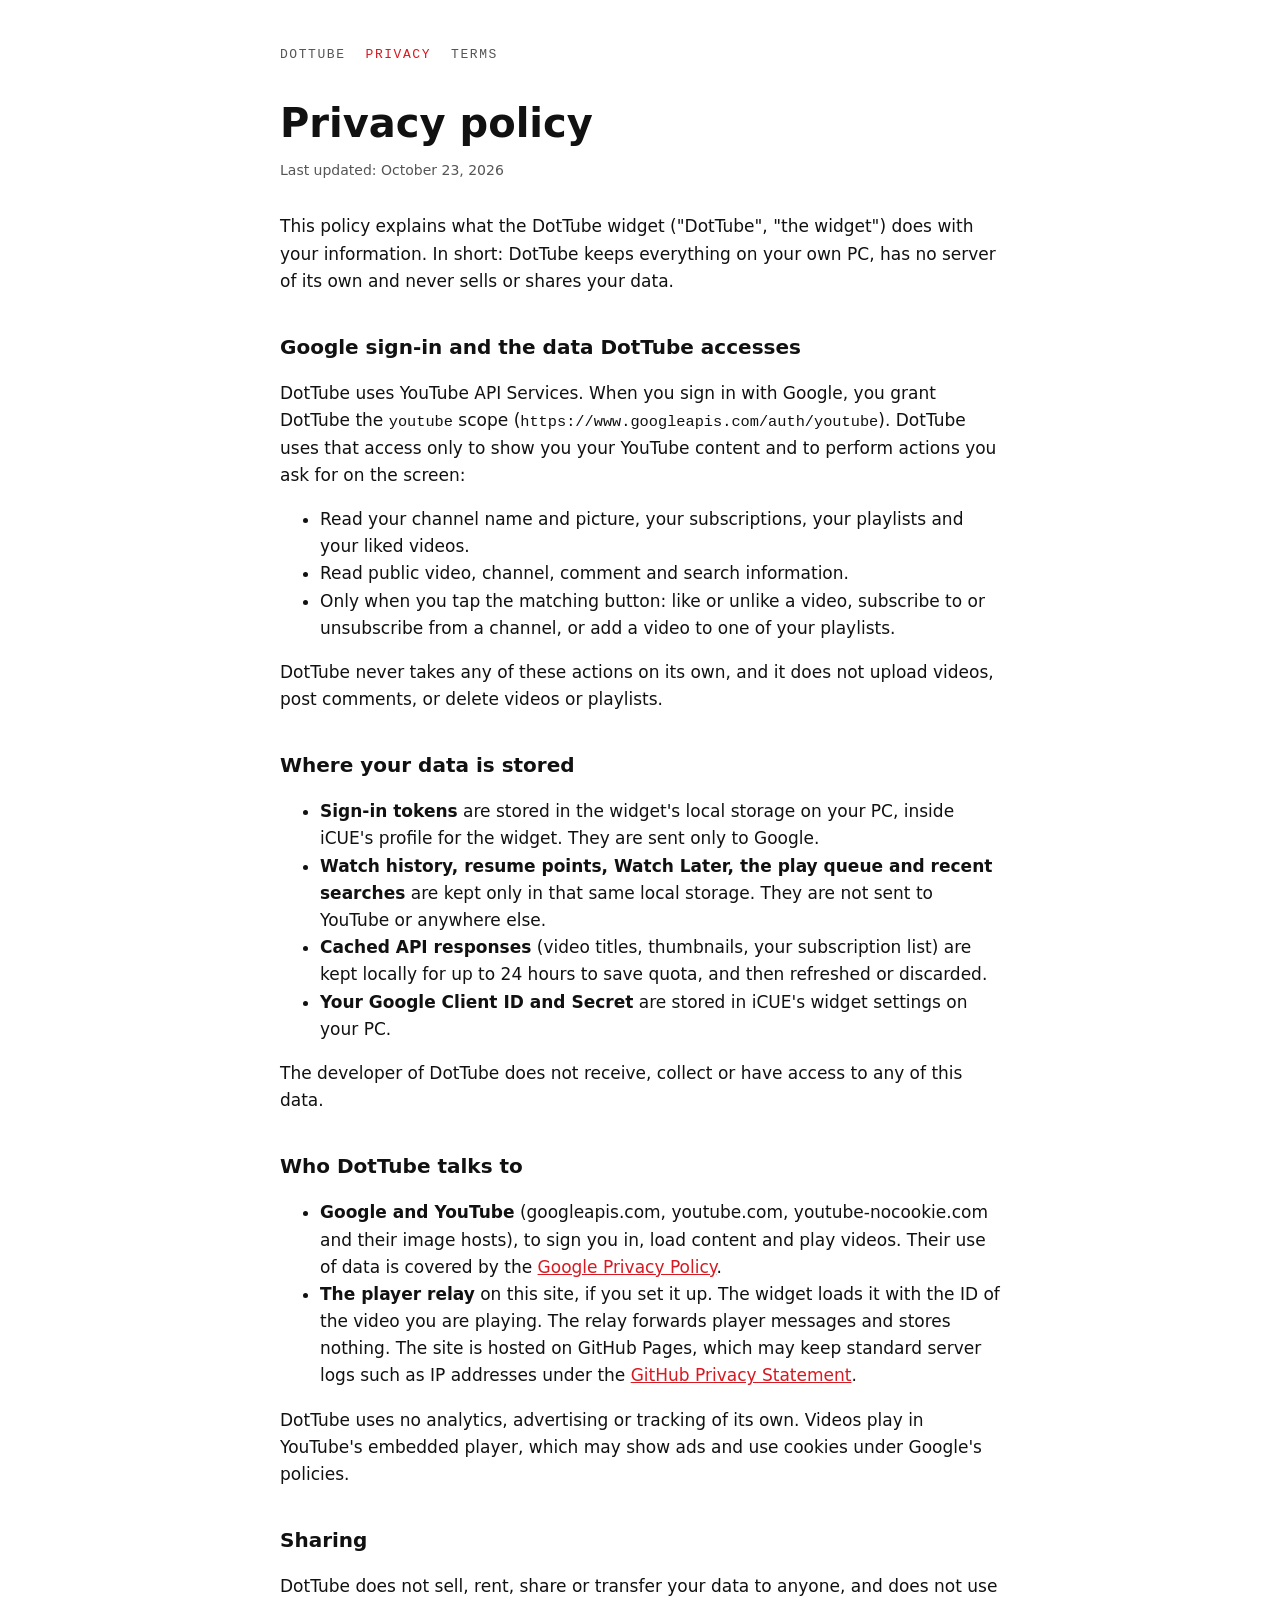
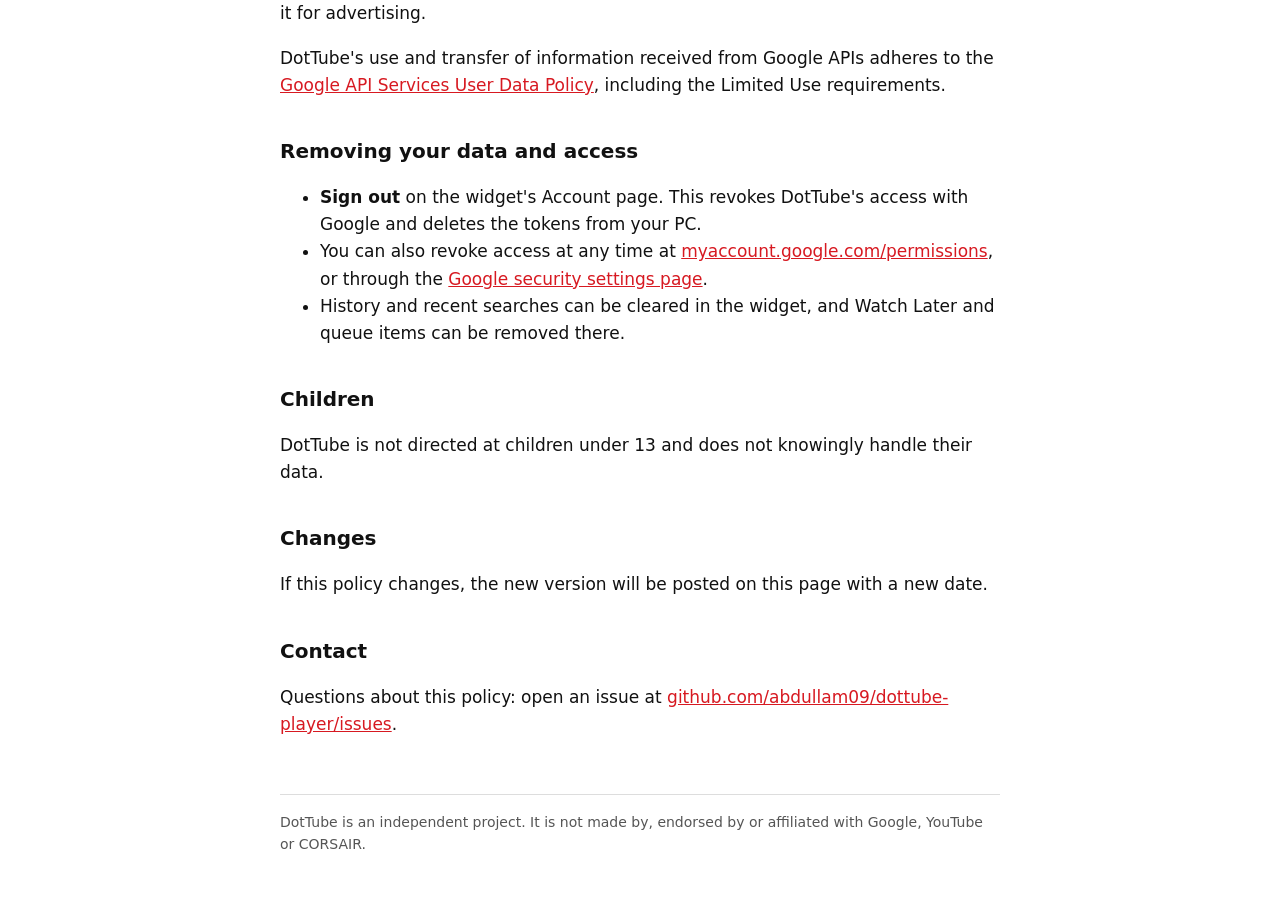
==== privacy/index.html @ be85fb86 "Add home page, privacy policy and terms of service Co-Authored-By: Claude Opus 5.5 <noreply@anthropi" ====
<!DOCTYPE html>
<html lang="en">
<head>
<meta charset="UTF-8" />
<meta name="viewport" content="width=device-width, initial-scale=1.0" />
<title>DotTube Privacy Policy</title>
<link rel="stylesheet" href="../site.css" />
</head>
<body>
<nav><a href="../about/">DotTube</a><a href="./" aria-current="page">Privacy</a><a href="../terms/">Terms</a></nav>

<h1>Privacy policy</h1>
<p class="meta">Last updated: October 23, 2026</p>

<p>This policy explains what the DotTube widget ("DotTube", "the widget") does with your information. In short: DotTube keeps everything on your own PC, has no server of its own and never sells or shares your data.</p>

<h2>Google sign-in and the data DotTube accesses</h2>
<p>DotTube uses YouTube API Services. When you sign in with Google, you grant DotTube the <code>youtube</code> scope (<code>https://www.googleapis.com/auth/youtube</code>). DotTube uses that access only to show you your YouTube content and to perform actions you ask for on the screen:</p>
<ul>
  <li>Read your channel name and picture, your subscriptions, your playlists and your liked videos.</li>
  <li>Read public video, channel, comment and search information.</li>
  <li>Only when you tap the matching button: like or unlike a video, subscribe to or unsubscribe from a channel, or add a video to one of your playlists.</li>
</ul>
<p>DotTube never takes any of these actions on its own, and it does not upload videos, post comments, or delete videos or playlists.</p>

<h2>Where your data is stored</h2>
<ul>
  <li><strong>Sign-in tokens</strong> are stored in the widget's local storage on your PC, inside iCUE's profile for the widget. They are sent only to Google.</li>
  <li><strong>Watch history, resume points, Watch Later, the play queue and recent searches</strong> are kept only in that same local storage. They are not sent to YouTube or anywhere else.</li>
  <li><strong>Cached API responses</strong> (video titles, thumbnails, your subscription list) are kept locally for up to 24 hours to save quota, and then refreshed or discarded.</li>
  <li><strong>Your Google Client ID and Secret</strong> are stored in iCUE's widget settings on your PC.</li>
</ul>
<p>The developer of DotTube does not receive, collect or have access to any of this data.</p>

<h2>Who DotTube talks to</h2>
<ul>
  <li><strong>Google and YouTube</strong> (googleapis.com, youtube.com, youtube-nocookie.com and their image hosts), to sign you in, load content and play videos. Their use of data is covered by the <a href="https://policies.google.com/privacy">Google Privacy Policy</a>.</li>
  <li><strong>The player relay</strong> on this site, if you set it up. The widget loads it with the ID of the video you are playing. The relay forwards player messages and stores nothing. The site is hosted on GitHub Pages, which may keep standard server logs such as IP addresses under the <a href="https://docs.github.com/site-policy/privacy-policies/github-general-privacy-statement">GitHub Privacy Statement</a>.</li>
</ul>
<p>DotTube uses no analytics, advertising or tracking of its own. Videos play in YouTube's embedded player, which may show ads and use cookies under Google's policies.</p>

<h2>Sharing</h2>
<p>DotTube does not sell, rent, share or transfer your data to anyone, and does not use it for advertising.</p>
<p>DotTube's use and transfer of information received from Google APIs adheres to the <a href="https://developers.google.com/terms/api-services-user-data-policy">Google API Services User Data Policy</a>, including the Limited Use requirements.</p>

<h2>Removing your data and access</h2>
<ul>
  <li><strong>Sign out</strong> on the widget's Account page. This revokes DotTube's access with Google and deletes the tokens from your PC.</li>
  <li>You can also revoke access at any time at <a href="https://myaccount.google.com/permissions">myaccount.google.com/permissions</a>, or through the <a href="https://security.google.com/settings/security/permissions">Google security settings page</a>.</li>
  <li>History and recent searches can be cleared in the widget, and Watch Later and queue items can be removed there.</li>
</ul>

<h2>Children</h2>
<p>DotTube is not directed at children under 13 and does not knowingly handle their data.</p>

<h2>Changes</h2>
<p>If this policy changes, the new version will be posted on this page with a new date.</p>

<h2>Contact</h2>
<p>Questions about this policy: open an issue at <a href="https://github.com/abdullam09/dottube-player/issues">github.com/abdullam09/dottube-player/issues</a>.</p>

<footer>DotTube is an independent project. It is not made by, endorsed by or affiliated with Google, YouTube or CORSAIR.</footer>
</body>
</html>
---- site.css ----
:root { --fg: #111; --fg2: #555; --bg: #fff; --line: #ddd; --accent: #d71921; }
@media (prefers-color-scheme: dark) { :root { --fg: #f2f2f2; --fg2: #a3a3a3; --bg: #000; --line: #262626; } }
html { background: var(--bg); color: var(--fg); }
body { margin: 0 auto; max-width: 720px; padding: 48px 16px 64px; font: 17px/1.6 'Segoe UI', system-ui, sans-serif; }
nav { display: flex; gap: 20px; margin-bottom: 40px; font: 13px/1 Consolas, monospace; letter-spacing: 0.12em; text-transform: uppercase; }
nav a { color: var(--fg2); text-decoration: none; }
nav a[aria-current] { color: var(--accent); }
h1 { font-size: 40px; line-height: 1.1; margin: 0 0 8px; }
h2 { font-size: 20px; margin: 36px 0 8px; }
.meta { color: var(--fg2); font-size: 14px; margin-bottom: 32px; }
a { color: var(--accent); }
code { font-family: Consolas, monospace; font-size: 0.9em; }
footer { margin-top: 56px; padding-top: 16px; border-top: 1px solid var(--line); color: var(--fg2); font-size: 14px; }
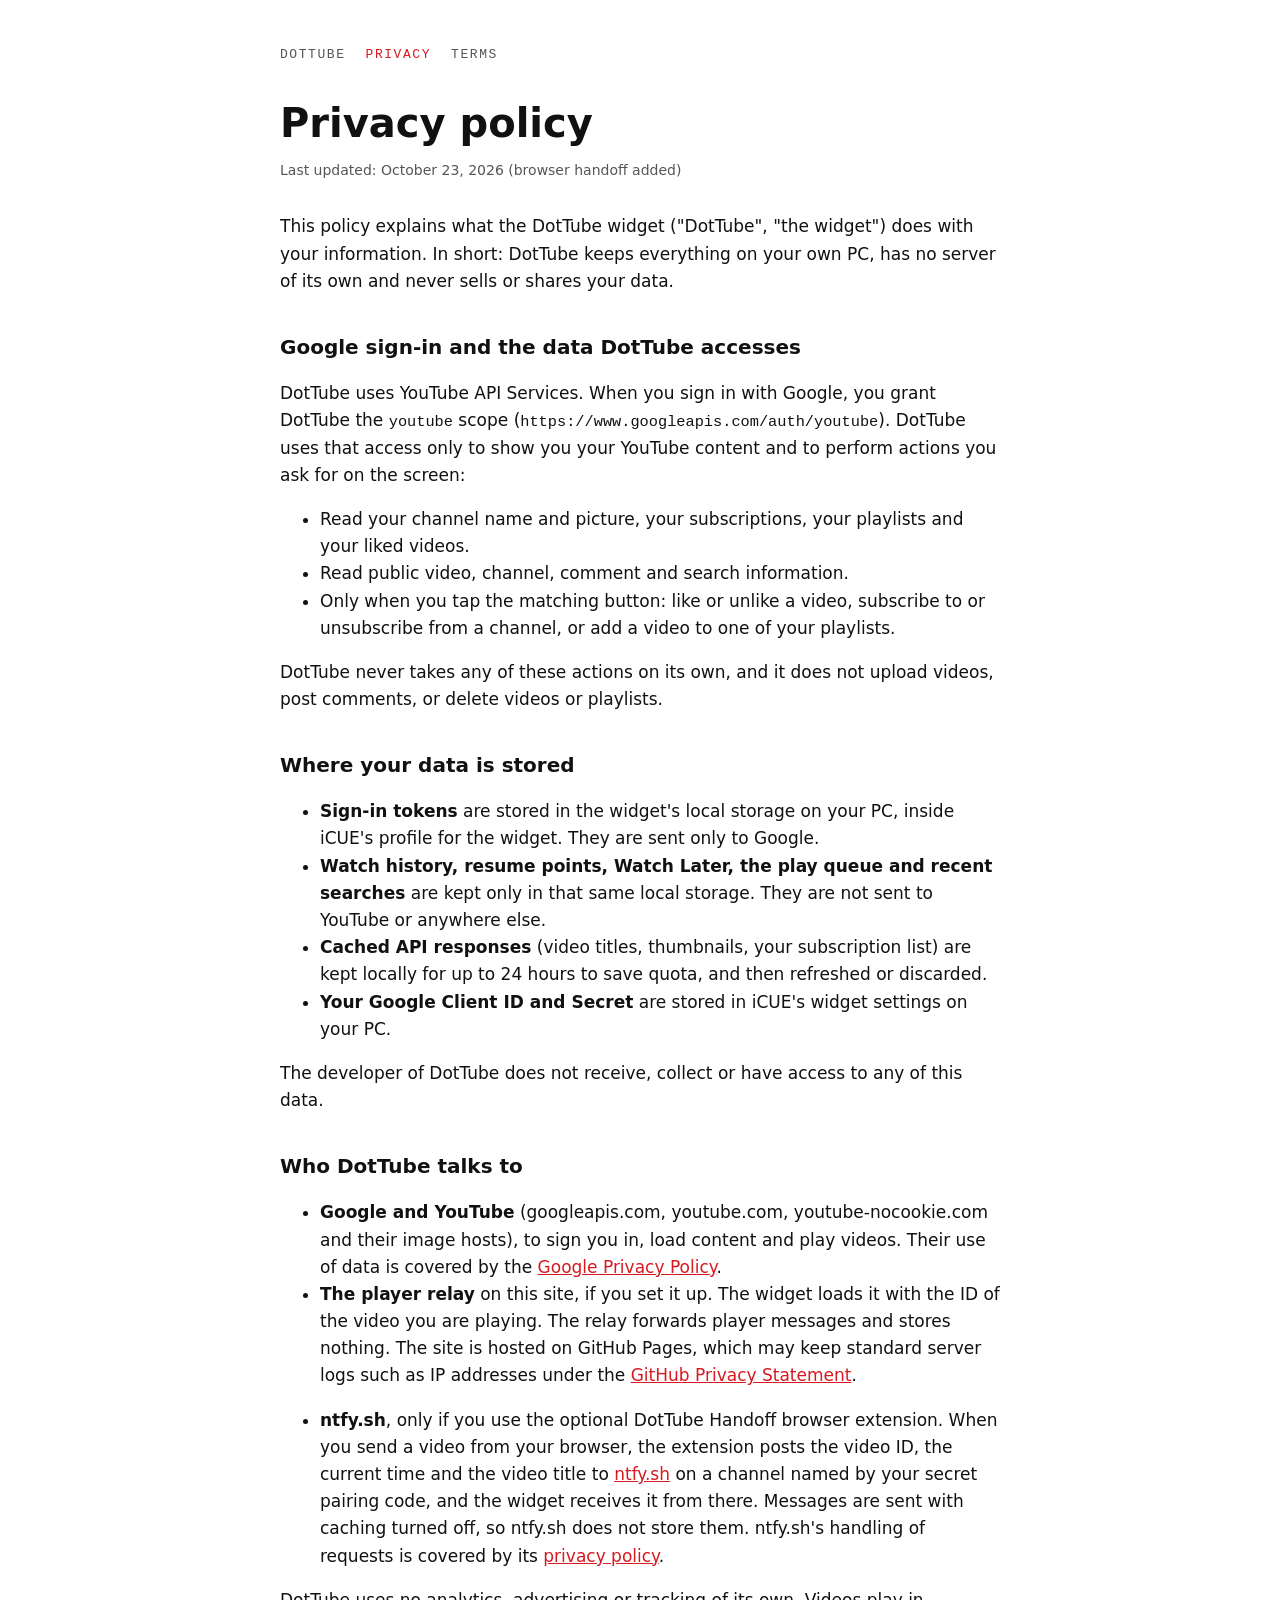
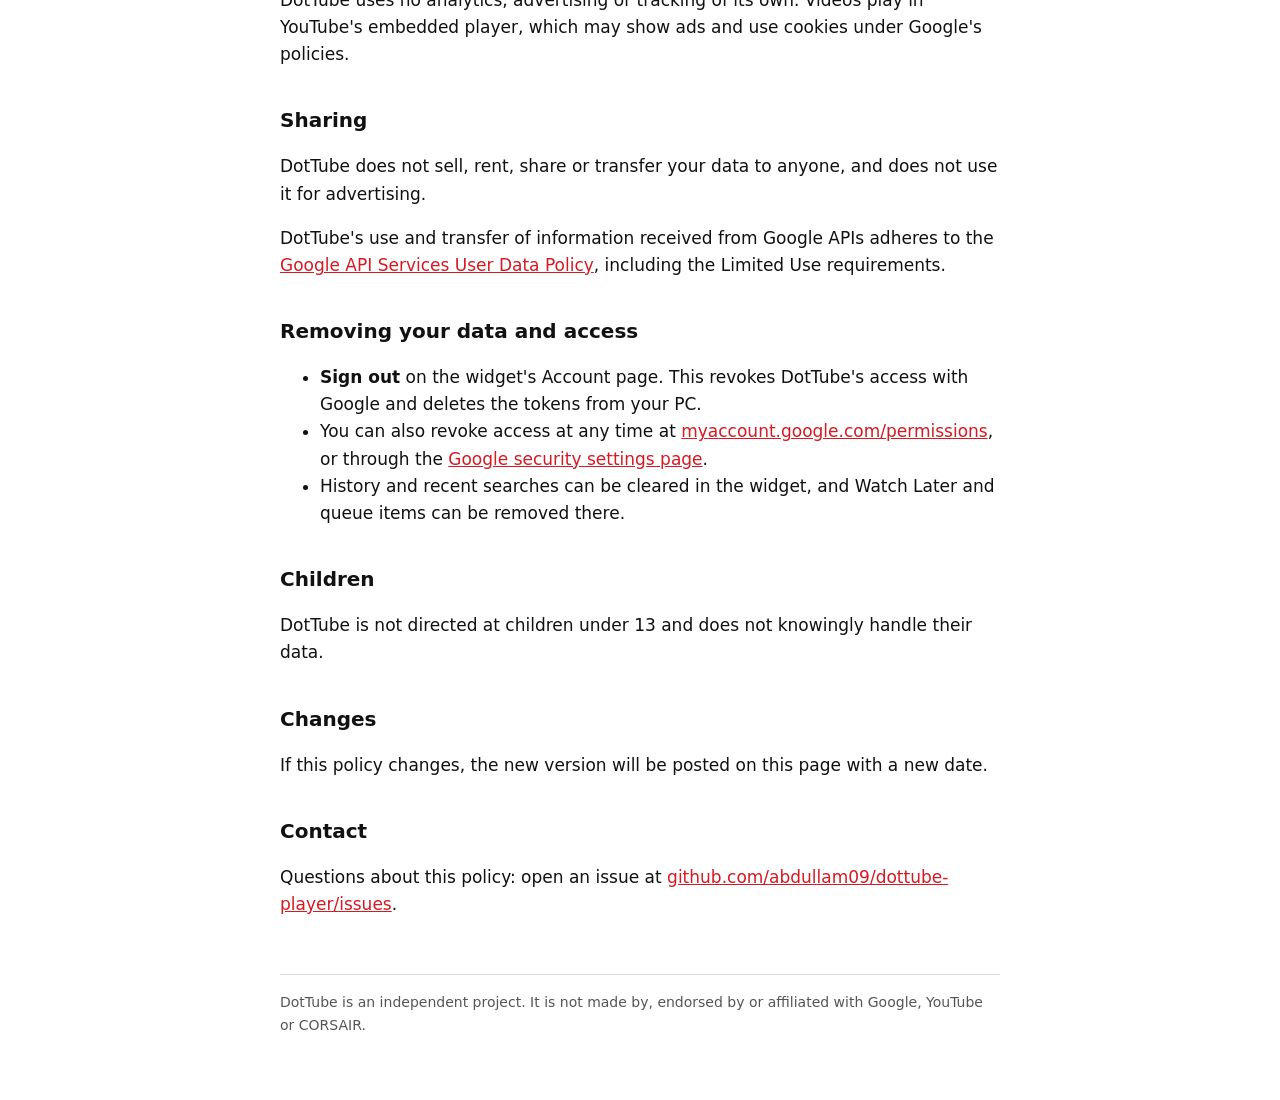
==== commit b18c965a: "Privacy policy: mention ntfy.sh for the browser handoff extension Co-Authored-By: Claude Opus 5.5 <n" ====
--- a/privacy/index.html
+++ b/privacy/index.html
@@ -10,7 +10,7 @@
 <nav><a href="../about/">DotTube</a><a href="./" aria-current="page">Privacy</a><a href="../terms/">Terms</a></nav>
 
 <h1>Privacy policy</h1>
-<p class="meta">Last updated: October 23, 2026</p>
+<p class="meta">Last updated: October 23, 2026 (browser handoff added)</p>
 
 <p>This policy explains what the DotTube widget ("DotTube", "the widget") does with your information. In short: DotTube keeps everything on your own PC, has no server of its own and never sells or shares your data.</p>
 
@@ -37,6 +37,9 @@
   <li><strong>Google and YouTube</strong> (googleapis.com, youtube.com, youtube-nocookie.com and their image hosts), to sign you in, load content and play videos. Their use of data is covered by the <a href="https://policies.google.com/privacy">Google Privacy Policy</a>.</li>
   <li><strong>The player relay</strong> on this site, if you set it up. The widget loads it with the ID of the video you are playing. The relay forwards player messages and stores nothing. The site is hosted on GitHub Pages, which may keep standard server logs such as IP addresses under the <a href="https://docs.github.com/site-policy/privacy-policies/github-general-privacy-statement">GitHub Privacy Statement</a>.</li>
 </ul>
+<ul>
+  <li><strong>ntfy.sh</strong>, only if you use the optional DotTube Handoff browser extension. When you send a video from your browser, the extension posts the video ID, the current time and the video title to <a href="https://ntfy.sh">ntfy.sh</a> on a channel named by your secret pairing code, and the widget receives it from there. Messages are sent with caching turned off, so ntfy.sh does not store them. ntfy.sh's handling of requests is covered by its <a href="https://ntfy.sh/docs/privacy/">privacy policy</a>.</li>
+</ul>
 <p>DotTube uses no analytics, advertising or tracking of its own. Videos play in YouTube's embedded player, which may show ads and use cookies under Google's policies.</p>
 
 <h2>Sharing</h2>
